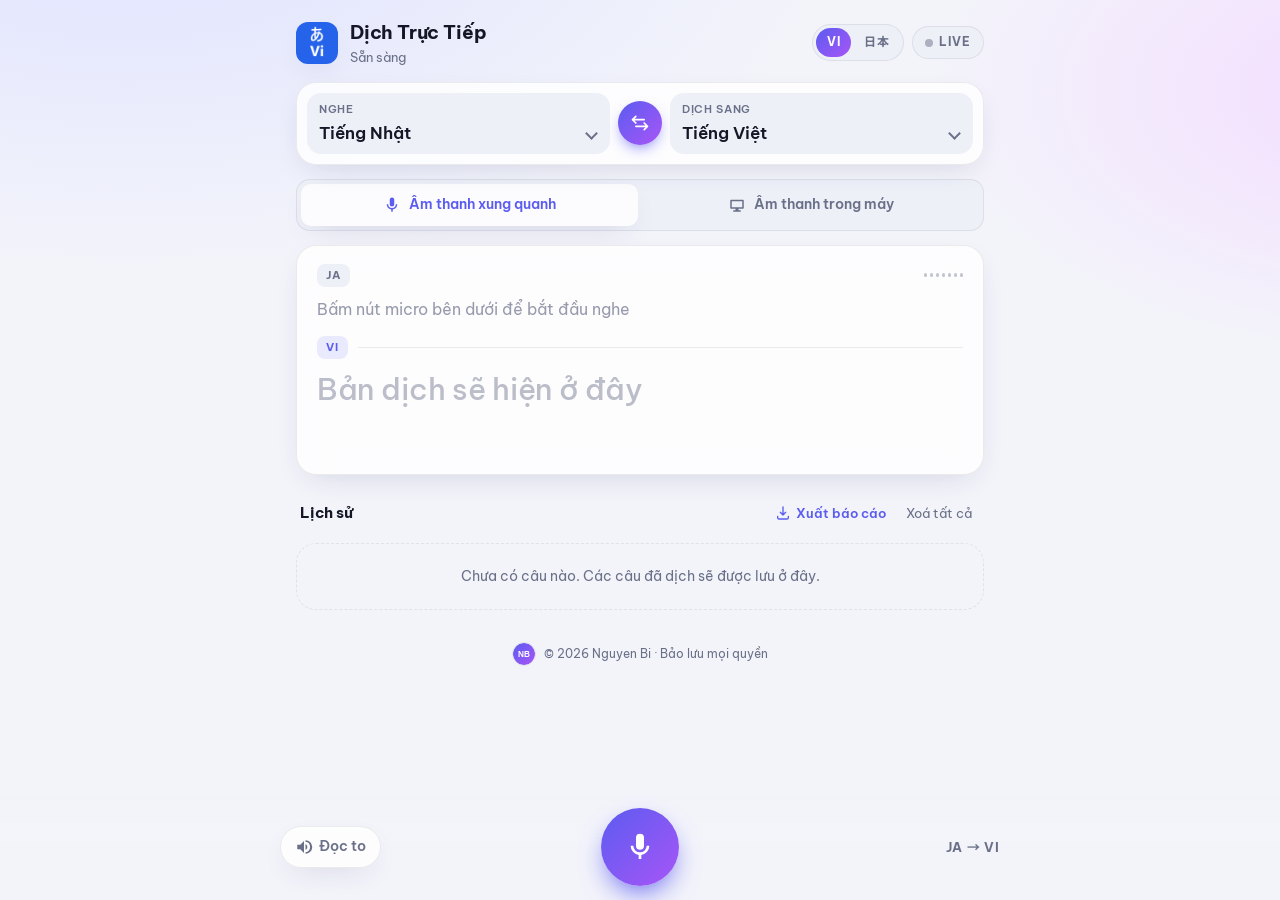
==== index.html @ ba96d36a "Live translate PWA: speech recognition + online translation, VI/JA UI, report export Co-Authored-By:" ====
<!doctype html>
<html lang="vi">
<head>
  <meta charset="utf-8">
  <meta name="viewport" content="width=device-width, initial-scale=1, viewport-fit=cover">
  <title>Dịch Trực Tiếp</title>
  <meta name="theme-color" content="#0d0f1a">
  <meta name="apple-mobile-web-app-capable" content="yes">
  <meta name="apple-mobile-web-app-status-bar-style" content="black-translucent">
  <link rel="manifest" href="manifest.webmanifest">
  <link rel="icon" href="icon-192.png">
  <link rel="apple-touch-icon" href="icon-192.png">
  <link rel="preconnect" href="https://fonts.googleapis.com">
  <link rel="preconnect" href="https://fonts.gstatic.com" crossorigin>
  <link rel="stylesheet" href="https://fonts.googleapis.com/css2?family=Be+Vietnam+Pro:wght@400;500;600;700&family=Noto+Sans+JP:wght@400;500&display=swap">
  <link rel="stylesheet" href="style.css">
</head>
<body>
  <div class="app">
    <header class="top">
      <div class="brand">
        <img class="logo" src="icon-192.png" alt="">
        <div>
          <h1 data-i18n="title">Dịch Trực Tiếp</h1>
          <p id="status" class="status" role="status">Sẵn sàng</p>
        </div>
      </div>
      <div class="top-right">
        <div class="ui-lang" id="uiLang" role="group" data-i18n-aria="uiLang" aria-label="Ngôn ngữ giao diện">
          <button type="button" data-ui="vi">VI</button>
          <button type="button" data-ui="ja">日本</button>
        </div>
        <span class="live-pill"><i></i><span>LIVE</span></span>
      </div>
    </header>

    <section class="card langs">
      <label class="lang">
        <span class="lang-k" data-i18n="listenLabel">Nghe</span>
        <select id="src" aria-label="Ngôn ngữ nghe"></select>
      </label>
      <button id="swap" class="swap" data-i18n-aria="swap" aria-label="Đổi chiều dịch">
        <svg viewBox="0 0 24 24" width="20" height="20" aria-hidden="true"><path fill="none" stroke="currentColor" stroke-width="2" stroke-linecap="round" stroke-linejoin="round" d="M7 4 3 8l4 4M3 8h14M17 20l4-4-4-4M21 16H7"/></svg>
      </button>
      <label class="lang">
        <span class="lang-k" data-i18n="toLabel">Dịch sang</span>
        <select id="dst" aria-label="Ngôn ngữ dịch"></select>
      </label>
    </section>

    <div class="seg" id="seg" role="group" data-i18n-aria="srcGroup" aria-label="Nguồn âm thanh">
      <button type="button" data-v="mic">
        <svg viewBox="0 0 24 24" width="18" height="18" aria-hidden="true"><path fill="currentColor" d="M12 14a3 3 0 0 0 3-3V5a3 3 0 0 0-6 0v6a3 3 0 0 0 3 3Zm5-3a5 5 0 0 1-10 0H5a7 7 0 0 0 6 6.92V21h2v-3.08A7 7 0 0 0 19 11h-2Z"/></svg>
        <span data-i18n="srcMic">Âm thanh xung quanh</span>
      </button>
      <button type="button" data-v="system">
        <svg viewBox="0 0 24 24" width="18" height="18" aria-hidden="true"><path fill="currentColor" d="M4 5h16a1 1 0 0 1 1 1v10a1 1 0 0 1-1 1h-6v2h3v2H7v-2h3v-2H4a1 1 0 0 1-1-1V6a1 1 0 0 1 1-1Zm1 2v8h14V7H5Z"/></svg>
        <span data-i18n="srcSys">Âm thanh trong máy</span>
      </button>
    </div>
    <select id="input" hidden>
      <option value="mic">mic</option>
      <option value="system">system</option>
    </select>

    <section id="live" class="card live" aria-live="polite">
      <div class="live-head">
        <span class="badge" id="srcCode">JA</span>
        <div class="wave" aria-hidden="true"><i></i><i></i><i></i><i></i><i></i><i></i><i></i></div>
      </div>
      <p id="liveSrc" class="live-src"></p>
      <div class="divider"><span class="badge accent" id="dstCode">VI</span></div>
      <p id="liveDst" class="live-dst"></p>
    </section>

    <div class="hist-head">
      <h2><span data-i18n="history">Lịch sử</span> <span id="count" class="count"></span></h2>
      <div class="hist-actions">
        <details class="export" id="export">
          <summary class="ghost accent">
            <svg viewBox="0 0 24 24" width="16" height="16" aria-hidden="true"><path fill="none" stroke="currentColor" stroke-width="2" stroke-linecap="round" stroke-linejoin="round" d="M12 3v12m0 0-4-4m4 4 4-4M4 17v2a2 2 0 0 0 2 2h12a2 2 0 0 0 2-2v-2"/></svg>
            <span data-i18n="export">Xuất báo cáo</span>
          </summary>
          <div class="menu">
            <button type="button" data-fmt="html" data-i18n="expHtml">Báo cáo (HTML / in PDF)</button>
            <button type="button" data-fmt="csv" data-i18n="expCsv">Excel (CSV)</button>
            <button type="button" data-fmt="txt" data-i18n="expTxt">Văn bản (TXT)</button>
          </div>
        </details>
        <button id="clear" class="ghost" data-i18n="clear">Xoá tất cả</button>
      </div>
    </div>
    <ol id="history" class="history"></ol>

    <div class="credit">
      <img id="authorLogo" class="author-logo" alt="">
      <span id="credit"></span>
    </div>
  </div>

  <footer class="dock">
    <div class="dock-inner">
      <label class="chip">
        <input type="checkbox" id="tts">
        <svg viewBox="0 0 24 24" width="18" height="18" aria-hidden="true"><path fill="currentColor" d="M3 9v6h4l5 5V4L7 9H3Zm13.5 3A4.5 4.5 0 0 0 14 8v8a4.5 4.5 0 0 0 2.5-4Zm-2.5-9v2.06a7 7 0 0 1 0 13.88V21a9 9 0 0 0 0-18Z"/></svg>
        <span data-i18n="tts">Đọc to</span>
      </label>
      <button id="mic" class="mic" data-i18n-aria="mic" aria-label="Bắt đầu / dừng nghe">
        <svg class="i-mic" viewBox="0 0 24 24" width="32" height="32" aria-hidden="true"><path fill="currentColor" d="M12 14a3 3 0 0 0 3-3V5a3 3 0 0 0-6 0v6a3 3 0 0 0 3 3Zm5-3a5 5 0 0 1-10 0H5a7 7 0 0 0 6 6.92V21h2v-3.08A7 7 0 0 0 19 11h-2Z"/></svg>
        <svg class="i-stop" viewBox="0 0 24 24" width="28" height="28" aria-hidden="true"><rect x="6" y="6" width="12" height="12" rx="2.5" fill="currentColor"/></svg>
      </button>
      <span class="pair" id="pair">JA → VI</span>
    </div>
  </footer>

  <script src="logo.js"></script>
  <script src="app.js"></script>
</body>
</html>
---- style.css ----
:root {
  --bg: #f3f4fa;
  --bg-glow: radial-gradient(1200px 600px at 10% -10%, #dfe3ff 0%, transparent 60%),
             radial-gradient(900px 500px at 110% 10%, #f3dcff 0%, transparent 55%);
  --surface: rgba(255, 255, 255, .82);
  --surface-2: #eef0f8;
  --text: #141726;
  --muted: #6a7088;
  --border: rgba(20, 23, 38, .08);
  --accent: #5b5cf0;
  --accent-2: #a855f7;
  --accent-soft: rgba(91, 92, 240, .12);
  --danger: #ef4462;
  --shadow: 0 10px 30px -12px rgba(30, 35, 90, .18);
  --radius: 20px;
}
@media (prefers-color-scheme: dark) {
  :root {
    --bg: #0d0f1a;
    --bg-glow: radial-gradient(1000px 600px at 0% -10%, rgba(91, 92, 240, .28) 0%, transparent 60%),
               radial-gradient(800px 500px at 110% 0%, rgba(168, 85, 247, .18) 0%, transparent 55%);
    --surface: rgba(26, 29, 46, .78);
    --surface-2: #22263a;
    --text: #eef0fa;
    --muted: #949ab4;
    --border: rgba(255, 255, 255, .07);
    --accent: #8b8cff;
    --accent-2: #c084fc;
    --accent-soft: rgba(139, 140, 255, .14);
    --danger: #ff5c7a;
    --shadow: 0 14px 40px -16px rgba(0, 0, 0, .6);
  }
}

* { box-sizing: border-box; }
html { -webkit-text-size-adjust: 100%; }
body {
  margin: 0; min-height: 100vh;
  background: var(--bg-glow), var(--bg); background-attachment: fixed;
  color: var(--text);
  font: 16px/1.55 "Be Vietnam Pro", "Noto Sans JP", system-ui, -apple-system, "Segoe UI", sans-serif;
  -webkit-font-smoothing: antialiased;
}
button, select, input { font: inherit; color: inherit; }
button { cursor: pointer; -webkit-tap-highlight-color: transparent; }

.app {
  max-width: 720px; margin: 0 auto;
  padding: calc(env(safe-area-inset-top) + 18px) 16px 140px;
  display: flex; flex-direction: column; gap: 14px;
}
.card {
  background: var(--surface); border: 1px solid var(--border); border-radius: var(--radius);
  box-shadow: var(--shadow); backdrop-filter: blur(14px); -webkit-backdrop-filter: blur(14px);
}

/* Header */
.top { display: flex; align-items: center; justify-content: space-between; gap: 12px; }
.brand { display: flex; align-items: center; gap: 12px; min-width: 0; }
.logo { width: 42px; height: 42px; border-radius: 12px; box-shadow: var(--shadow); }
h1 { margin: 0; font-size: 19px; font-weight: 700; letter-spacing: -.01em; }
.status { margin: 0; font-size: 13px; color: var(--muted); overflow: hidden; text-overflow: ellipsis; }
.top-right { display: flex; align-items: center; gap: 8px; flex-shrink: 0; }
.ui-lang {
  display: inline-flex; padding: 3px; border-radius: 99px; gap: 2px;
  background: var(--surface-2); border: 1px solid var(--border);
}
.ui-lang button {
  border: 0; background: transparent; color: var(--muted); padding: 5px 11px; border-radius: 99px;
  font-size: 12px; font-weight: 700; letter-spacing: .04em; transition: .2s;
}
.ui-lang button[aria-pressed="true"] { color: #fff; background: linear-gradient(135deg, var(--accent), var(--accent-2)); }
.live-pill {
  display: inline-flex; align-items: center; gap: 6px; padding: 6px 12px; border-radius: 99px;
  font-size: 12px; font-weight: 700; letter-spacing: .08em; color: var(--muted);
  background: var(--surface-2); border: 1px solid var(--border); transition: .25s;
}
.live-pill i { width: 8px; height: 8px; border-radius: 50%; background: currentColor; opacity: .5; }
.listening .live-pill { color: #fff; background: var(--danger); border-color: transparent; }
.listening .live-pill i { opacity: 1; animation: blink 1.2s infinite; }
@keyframes blink { 50% { opacity: .25; } }

/* Languages */
.langs { display: grid; grid-template-columns: 1fr auto 1fr; align-items: center; gap: 8px; padding: 10px; }
.lang {
  display: flex; flex-direction: column; gap: 2px; padding: 8px 12px; border-radius: 14px;
  background: var(--surface-2); min-width: 0; position: relative;
}
.lang-k { font-size: 11px; font-weight: 600; text-transform: uppercase; letter-spacing: .06em; color: var(--muted); }
.lang select {
  appearance: none; -webkit-appearance: none; border: 0; background: transparent; padding: 0 18px 0 0;
  font-size: 17px; font-weight: 600; width: 100%; outline: none; cursor: pointer;
}
.lang::after {
  content: ""; position: absolute; right: 14px; bottom: 16px; width: 7px; height: 7px;
  border-right: 2px solid var(--muted); border-bottom: 2px solid var(--muted); transform: rotate(45deg);
  pointer-events: none;
}
.lang select option { background: var(--surface-2); color: var(--text); }
.swap {
  width: 44px; height: 44px; border-radius: 50%; border: 0; display: grid; place-items: center;
  color: #fff; background: linear-gradient(135deg, var(--accent), var(--accent-2));
  box-shadow: 0 6px 16px -6px var(--accent); transition: transform .35s;
}
.swap:hover { transform: rotate(180deg); }

/* Source segmented control */
.seg {
  display: grid; grid-template-columns: 1fr 1fr; gap: 4px; padding: 4px; border-radius: 14px;
  background: var(--surface-2); border: 1px solid var(--border);
}
.seg.single { grid-template-columns: 1fr; }
.seg button {
  display: flex; align-items: center; justify-content: center; gap: 8px; padding: 10px 8px;
  border: 0; border-radius: 10px; background: transparent; color: var(--muted);
  font-size: 14px; font-weight: 600; transition: .2s;
}
.seg button[aria-pressed="true"] { background: var(--surface); color: var(--accent); box-shadow: var(--shadow); }

/* Live caption */
.live { padding: 18px 20px 22px; min-height: 230px; display: flex; flex-direction: column; }
.live-head { display: flex; align-items: center; justify-content: space-between; margin-bottom: 10px; }
.badge {
  font-size: 11px; font-weight: 700; letter-spacing: .08em; padding: 3px 9px; border-radius: 8px;
  background: var(--surface-2); color: var(--muted);
}
.badge.accent { background: var(--accent-soft); color: var(--accent); }
.live-src { margin: 0; color: var(--muted); font-size: 16px; min-height: 1.55em; }
.live-src:empty::before { content: attr(data-ph); opacity: .7; }
.listening .live-src:empty::before { content: attr(data-ph-listen); }
.divider { display: flex; align-items: center; gap: 10px; margin: 14px 0 10px; }
.divider::after { content: ""; flex: 1; height: 1px; background: var(--border); }
.live-dst { margin: 0; font-size: clamp(22px, 5.2vw, 30px); font-weight: 600; line-height: 1.35; letter-spacing: -.01em; }
.live-dst:empty::before { content: attr(data-ph); color: var(--muted); opacity: .45; font-weight: 500; }

/* Sound wave */
.wave { display: flex; align-items: center; gap: 3px; height: 22px; }
.wave i {
  width: 3px; height: 4px; border-radius: 3px; background: var(--muted); opacity: .4;
  transition: height .2s, background .2s, opacity .2s;
}
.listening .wave i { background: linear-gradient(var(--accent), var(--accent-2)); opacity: 1; animation: wave 1.1s ease-in-out infinite; }
.listening .wave i:nth-child(2) { animation-delay: -.9s; }
.listening .wave i:nth-child(3) { animation-delay: -.7s; }
.listening .wave i:nth-child(4) { animation-delay: -.5s; }
.listening .wave i:nth-child(5) { animation-delay: -.3s; }
.listening .wave i:nth-child(6) { animation-delay: -.6s; }
.listening .wave i:nth-child(7) { animation-delay: -.2s; }
@keyframes wave { 0%, 100% { height: 4px; } 50% { height: 10px; } }
.hearing .wave i { animation-name: wave-hi; animation-duration: .6s; }
@keyframes wave-hi { 0%, 100% { height: 5px; } 50% { height: 22px; } }

/* History */
.hist-head { display: flex; align-items: center; justify-content: space-between; margin-top: 8px; padding: 0 4px; }
h2 { margin: 0; font-size: 15px; font-weight: 700; }
.count { color: var(--muted); font-weight: 500; }
.ghost { border: 0; background: none; color: var(--muted); font-size: 13px; padding: 6px 8px; border-radius: 8px; }
.ghost:hover { background: var(--surface-2); color: var(--danger); }
.hist-actions { display: flex; align-items: center; gap: 4px; }
.ghost.accent { color: var(--accent); font-weight: 600; }
.export { position: relative; }
.export summary { list-style: none; display: inline-flex; align-items: center; gap: 5px; cursor: pointer; user-select: none; }
.export summary::-webkit-details-marker { display: none; }
.export .menu {
  position: absolute; right: 0; top: calc(100% + 6px); z-index: 20; min-width: 220px; padding: 6px;
  background: var(--surface-2); border: 1px solid var(--border); border-radius: 14px; box-shadow: var(--shadow);
  display: flex; flex-direction: column;
}
.export .menu button {
  border: 0; background: none; text-align: left; padding: 10px 12px; border-radius: 10px; font-size: 14px;
}
.export .menu button:hover { background: var(--accent-soft); color: var(--accent); }
.credit {
  display: flex; align-items: center; justify-content: center; gap: 8px; margin-top: 18px;
  font-size: 12px; color: var(--muted);
}
.author-logo { width: 24px; height: 24px; border-radius: 50%; object-fit: cover; border: 1px solid var(--border); }
.history { list-style: none; margin: 0; padding: 0; display: flex; flex-direction: column; gap: 10px; }
.history:empty::before {
  content: attr(data-empty);
  display: block; padding: 22px; text-align: center; font-size: 14px; color: var(--muted);
  border: 1.5px dashed var(--border); border-radius: var(--radius);
}
.history li {
  background: var(--surface); border: 1px solid var(--border); border-radius: 16px; padding: 12px 14px;
  animation: in .35s ease-out;
}
@keyframes in { from { opacity: 0; transform: translateY(-6px); } }
.h-meta { display: flex; align-items: center; justify-content: space-between; margin-bottom: 4px; }
.h-meta time { font-size: 12px; color: var(--muted); font-variant-numeric: tabular-nums; }
.copy { border: 0; background: var(--surface-2); color: var(--muted); font-size: 12px; padding: 3px 10px; border-radius: 8px; }
.copy:hover { color: var(--accent); }
.history .o { margin: 0; color: var(--muted); font-size: 14px; }
.history .t { margin: 2px 0 0; font-size: 17px; font-weight: 500; }

/* Dock */
.dock {
  position: fixed; left: 0; right: 0; bottom: 0; z-index: 10;
  padding: 12px 16px calc(env(safe-area-inset-bottom) + 14px);
  background: linear-gradient(to top, var(--bg) 55%, transparent);
}
.dock-inner { max-width: 720px; margin: 0 auto; display: grid; grid-template-columns: 1fr auto 1fr; align-items: center; }
.chip {
  justify-self: start; display: inline-flex; align-items: center; gap: 6px; padding: 9px 14px; border-radius: 99px;
  background: var(--surface); border: 1px solid var(--border); box-shadow: var(--shadow);
  font-size: 14px; font-weight: 600; color: var(--muted); cursor: pointer; user-select: none; transition: .2s;
}
.chip input { position: absolute; opacity: 0; pointer-events: none; }
.chip:has(input:checked) { color: var(--accent); background: var(--accent-soft); border-color: transparent; }
.chip:has(input:focus-visible) { outline: 2px solid var(--accent); outline-offset: 2px; }
.pair { justify-self: end; font-size: 13px; font-weight: 700; letter-spacing: .06em; color: var(--muted); }

.mic {
  position: relative; width: 78px; height: 78px; border-radius: 50%; border: 0; color: #fff;
  display: grid; place-items: center;
  background: linear-gradient(135deg, var(--accent), var(--accent-2));
  box-shadow: 0 12px 28px -8px var(--accent); transition: transform .15s, background .3s;
}
.mic:active { transform: scale(.94); }
.mic .i-stop { display: none; }
.listening .mic { background: linear-gradient(135deg, #ff5c7a, #f43f5e); box-shadow: 0 12px 28px -8px #f43f5e; }
.listening .mic .i-mic { display: none; }
.listening .mic .i-stop { display: block; }
.mic::before, .mic::after {
  content: ""; position: absolute; inset: 0; border-radius: 50%; border: 2px solid #f43f5e; opacity: 0; pointer-events: none;
}
.listening .mic::before { animation: ring 1.8s ease-out infinite; }
.listening .mic::after { animation: ring 1.8s ease-out .9s infinite; }
@keyframes ring { from { transform: scale(1); opacity: .6; } to { transform: scale(1.7); opacity: 0; } }

@media (max-width: 420px) {
  .live-pill { padding: 8px; }
  .live-pill > span { display: none; }
  .logo { width: 38px; height: 38px; }
  .langs { gap: 6px; padding: 8px; }
  .lang { padding: 8px 10px; }
  .lang select { font-size: 15px; padding-right: 14px; }
  .lang::after { right: 10px; }
  .swap { width: 38px; height: 38px; }
  .seg button { font-size: 13px; gap: 6px; }
  .chip span { display: none; }
}
@media (prefers-reduced-motion: reduce) {
  *, *::before, *::after { animation: none !important; transition: none !important; }
}
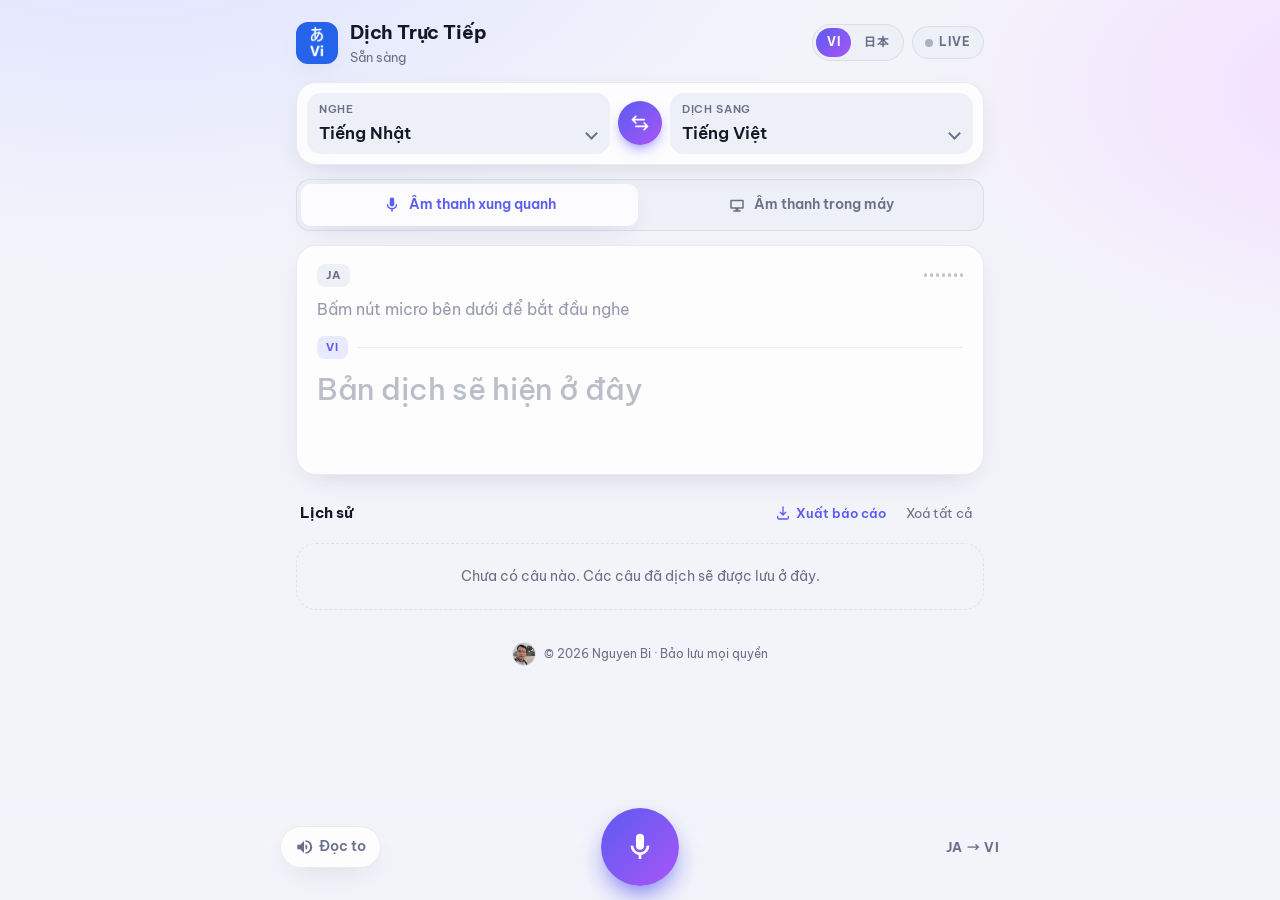
==== commit 563b2ab5: "Restructure source for review: assets/ and scripts/ folders, split app.js into modules - assets/css," ====
--- a/index.html
+++ b/index.html
@@ -8,18 +8,18 @@
   <meta name="apple-mobile-web-app-capable" content="yes">
   <meta name="apple-mobile-web-app-status-bar-style" content="black-translucent">
   <link rel="manifest" href="manifest.webmanifest">
-  <link rel="icon" href="icon-192.png">
-  <link rel="apple-touch-icon" href="icon-192.png">
+  <link rel="icon" href="assets/icons/icon-192.png">
+  <link rel="apple-touch-icon" href="assets/icons/icon-192.png">
   <link rel="preconnect" href="https://fonts.googleapis.com">
   <link rel="preconnect" href="https://fonts.gstatic.com" crossorigin>
   <link rel="stylesheet" href="https://fonts.googleapis.com/css2?family=Be+Vietnam+Pro:wght@400;500;600;700&family=Noto+Sans+JP:wght@400;500&display=swap">
-  <link rel="stylesheet" href="style.css">
+  <link rel="stylesheet" href="assets/css/style.css">
 </head>
 <body>
   <div class="app">
     <header class="top">
       <div class="brand">
-        <img class="logo" src="icon-192.png" alt="">
+        <img class="logo" src="assets/icons/icon-192.png" alt="">
         <div>
           <h1 data-i18n="title">Dịch Trực Tiếp</h1>
           <p id="status" class="status" role="status">Sẵn sàng</p>
@@ -113,7 +113,10 @@
     </div>
   </footer>
 
-  <script src="logo.js"></script>
-  <script src="app.js"></script>
+  <script src="assets/js/logo.js"></script>
+  <script src="assets/js/config.js"></script>
+  <script src="assets/js/i18n.js"></script>
+  <script src="assets/js/app.js"></script>
+  <script src="assets/js/report.js"></script>
 </body>
 </html>
--- a/assets/css/style.css
+++ b/assets/css/style.css
@@ -0,0 +1,245 @@
+:root {
+  --bg: #f3f4fa;
+  --bg-glow: radial-gradient(1200px 600px at 10% -10%, #dfe3ff 0%, transparent 60%),
+             radial-gradient(900px 500px at 110% 10%, #f3dcff 0%, transparent 55%);
+  --surface: rgba(255, 255, 255, .82);
+  --surface-2: #eef0f8;
+  --text: #141726;
+  --muted: #6a7088;
+  --border: rgba(20, 23, 38, .08);
+  --accent: #5b5cf0;
+  --accent-2: #a855f7;
+  --accent-soft: rgba(91, 92, 240, .12);
+  --danger: #ef4462;
+  --shadow: 0 10px 30px -12px rgba(30, 35, 90, .18);
+  --radius: 20px;
+}
+@media (prefers-color-scheme: dark) {
+  :root {
+    --bg: #0d0f1a;
+    --bg-glow: radial-gradient(1000px 600px at 0% -10%, rgba(91, 92, 240, .28) 0%, transparent 60%),
+               radial-gradient(800px 500px at 110% 0%, rgba(168, 85, 247, .18) 0%, transparent 55%);
+    --surface: rgba(26, 29, 46, .78);
+    --surface-2: #22263a;
+    --text: #eef0fa;
+    --muted: #949ab4;
+    --border: rgba(255, 255, 255, .07);
+    --accent: #8b8cff;
+    --accent-2: #c084fc;
+    --accent-soft: rgba(139, 140, 255, .14);
+    --danger: #ff5c7a;
+    --shadow: 0 14px 40px -16px rgba(0, 0, 0, .6);
+  }
+}
+
+* { box-sizing: border-box; }
+html { -webkit-text-size-adjust: 100%; }
+body {
+  margin: 0; min-height: 100vh;
+  background: var(--bg-glow), var(--bg); background-attachment: fixed;
+  color: var(--text);
+  font: 16px/1.55 "Be Vietnam Pro", "Noto Sans JP", system-ui, -apple-system, "Segoe UI", sans-serif;
+  -webkit-font-smoothing: antialiased;
+}
+button, select, input { font: inherit; color: inherit; }
+button { cursor: pointer; -webkit-tap-highlight-color: transparent; }
+
+.app {
+  max-width: 720px; margin: 0 auto;
+  padding: calc(env(safe-area-inset-top) + 18px) 16px 140px;
+  display: flex; flex-direction: column; gap: 14px;
+}
+.card {
+  background: var(--surface); border: 1px solid var(--border); border-radius: var(--radius);
+  box-shadow: var(--shadow); backdrop-filter: blur(14px); -webkit-backdrop-filter: blur(14px);
+}
+
+/* Header */
+.top { display: flex; align-items: center; justify-content: space-between; gap: 12px; }
+.brand { display: flex; align-items: center; gap: 12px; min-width: 0; }
+.logo { width: 42px; height: 42px; border-radius: 12px; box-shadow: var(--shadow); }
+h1 { margin: 0; font-size: 19px; font-weight: 700; letter-spacing: -.01em; }
+.status { margin: 0; font-size: 13px; color: var(--muted); overflow: hidden; text-overflow: ellipsis; }
+.top-right { display: flex; align-items: center; gap: 8px; flex-shrink: 0; }
+.ui-lang {
+  display: inline-flex; padding: 3px; border-radius: 99px; gap: 2px;
+  background: var(--surface-2); border: 1px solid var(--border);
+}
+.ui-lang button {
+  border: 0; background: transparent; color: var(--muted); padding: 5px 11px; border-radius: 99px;
+  font-size: 12px; font-weight: 700; letter-spacing: .04em; transition: .2s;
+}
+.ui-lang button[aria-pressed="true"] { color: #fff; background: linear-gradient(135deg, var(--accent), var(--accent-2)); }
+.live-pill {
+  display: inline-flex; align-items: center; gap: 6px; padding: 6px 12px; border-radius: 99px;
+  font-size: 12px; font-weight: 700; letter-spacing: .08em; color: var(--muted);
+  background: var(--surface-2); border: 1px solid var(--border); transition: .25s;
+}
+.live-pill i { width: 8px; height: 8px; border-radius: 50%; background: currentColor; opacity: .5; }
+.listening .live-pill { color: #fff; background: var(--danger); border-color: transparent; }
+.listening .live-pill i { opacity: 1; animation: blink 1.2s infinite; }
+@keyframes blink { 50% { opacity: .25; } }
+
+/* Languages */
+.langs { display: grid; grid-template-columns: 1fr auto 1fr; align-items: center; gap: 8px; padding: 10px; }
+.lang {
+  display: flex; flex-direction: column; gap: 2px; padding: 8px 12px; border-radius: 14px;
+  background: var(--surface-2); min-width: 0; position: relative;
+}
+.lang-k { font-size: 11px; font-weight: 600; text-transform: uppercase; letter-spacing: .06em; color: var(--muted); }
+.lang select {
+  appearance: none; -webkit-appearance: none; border: 0; background: transparent; padding: 0 18px 0 0;
+  font-size: 17px; font-weight: 600; width: 100%; outline: none; cursor: pointer;
+}
+.lang::after {
+  content: ""; position: absolute; right: 14px; bottom: 16px; width: 7px; height: 7px;
+  border-right: 2px solid var(--muted); border-bottom: 2px solid var(--muted); transform: rotate(45deg);
+  pointer-events: none;
+}
+.lang select option { background: var(--surface-2); color: var(--text); }
+.swap {
+  width: 44px; height: 44px; border-radius: 50%; border: 0; display: grid; place-items: center;
+  color: #fff; background: linear-gradient(135deg, var(--accent), var(--accent-2));
+  box-shadow: 0 6px 16px -6px var(--accent); transition: transform .35s;
+}
+.swap:hover { transform: rotate(180deg); }
+
+/* Source segmented control */
+.seg {
+  display: grid; grid-template-columns: 1fr 1fr; gap: 4px; padding: 4px; border-radius: 14px;
+  background: var(--surface-2); border: 1px solid var(--border);
+}
+.seg.single { grid-template-columns: 1fr; }
+.seg button {
+  display: flex; align-items: center; justify-content: center; gap: 8px; padding: 10px 8px;
+  border: 0; border-radius: 10px; background: transparent; color: var(--muted);
+  font-size: 14px; font-weight: 600; transition: .2s;
+}
+.seg button[aria-pressed="true"] { background: var(--surface); color: var(--accent); box-shadow: var(--shadow); }
+
+/* Live caption */
+.live { padding: 18px 20px 22px; min-height: 230px; display: flex; flex-direction: column; }
+.live-head { display: flex; align-items: center; justify-content: space-between; margin-bottom: 10px; }
+.badge {
+  font-size: 11px; font-weight: 700; letter-spacing: .08em; padding: 3px 9px; border-radius: 8px;
+  background: var(--surface-2); color: var(--muted);
+}
+.badge.accent { background: var(--accent-soft); color: var(--accent); }
+.live-src { margin: 0; color: var(--muted); font-size: 16px; min-height: 1.55em; }
+.live-src:empty::before { content: attr(data-ph); opacity: .7; }
+.listening .live-src:empty::before { content: attr(data-ph-listen); }
+.divider { display: flex; align-items: center; gap: 10px; margin: 14px 0 10px; }
+.divider::after { content: ""; flex: 1; height: 1px; background: var(--border); }
+.live-dst { margin: 0; font-size: clamp(22px, 5.2vw, 30px); font-weight: 600; line-height: 1.35; letter-spacing: -.01em; }
+.live-dst:empty::before { content: attr(data-ph); color: var(--muted); opacity: .45; font-weight: 500; }
+
+/* Sound wave */
+.wave { display: flex; align-items: center; gap: 3px; height: 22px; }
+.wave i {
+  width: 3px; height: 4px; border-radius: 3px; background: var(--muted); opacity: .4;
+  transition: height .2s, background .2s, opacity .2s;
+}
+.listening .wave i { background: linear-gradient(var(--accent), var(--accent-2)); opacity: 1; animation: wave 1.1s ease-in-out infinite; }
+.listening .wave i:nth-child(2) { animation-delay: -.9s; }
+.listening .wave i:nth-child(3) { animation-delay: -.7s; }
+.listening .wave i:nth-child(4) { animation-delay: -.5s; }
+.listening .wave i:nth-child(5) { animation-delay: -.3s; }
+.listening .wave i:nth-child(6) { animation-delay: -.6s; }
+.listening .wave i:nth-child(7) { animation-delay: -.2s; }
+@keyframes wave { 0%, 100% { height: 4px; } 50% { height: 10px; } }
+.hearing .wave i { animation-name: wave-hi; animation-duration: .6s; }
+@keyframes wave-hi { 0%, 100% { height: 5px; } 50% { height: 22px; } }
+
+/* History */
+.hist-head { display: flex; align-items: center; justify-content: space-between; margin-top: 8px; padding: 0 4px; }
+h2 { margin: 0; font-size: 15px; font-weight: 700; }
+.count { color: var(--muted); font-weight: 500; }
+.ghost { border: 0; background: none; color: var(--muted); font-size: 13px; padding: 6px 8px; border-radius: 8px; }
+.ghost:hover { background: var(--surface-2); color: var(--danger); }
+.hist-actions { display: flex; align-items: center; gap: 4px; }
+.ghost.accent { color: var(--accent); font-weight: 600; }
+.export { position: relative; }
+.export summary { list-style: none; display: inline-flex; align-items: center; gap: 5px; cursor: pointer; user-select: none; }
+.export summary::-webkit-details-marker { display: none; }
+.export .menu {
+  position: absolute; right: 0; top: calc(100% + 6px); z-index: 20; min-width: 220px; padding: 6px;
+  background: var(--surface-2); border: 1px solid var(--border); border-radius: 14px; box-shadow: var(--shadow);
+  display: flex; flex-direction: column;
+}
+.export .menu button {
+  border: 0; background: none; text-align: left; padding: 10px 12px; border-radius: 10px; font-size: 14px;
+}
+.export .menu button:hover { background: var(--accent-soft); color: var(--accent); }
+.credit {
+  display: flex; align-items: center; justify-content: center; gap: 8px; margin-top: 18px;
+  font-size: 12px; color: var(--muted);
+}
+.author-logo { width: 24px; height: 24px; border-radius: 50%; object-fit: cover; border: 1px solid var(--border); }
+.history { list-style: none; margin: 0; padding: 0; display: flex; flex-direction: column; gap: 10px; }
+.history:empty::before {
+  content: attr(data-empty);
+  display: block; padding: 22px; text-align: center; font-size: 14px; color: var(--muted);
+  border: 1.5px dashed var(--border); border-radius: var(--radius);
+}
+.history li {
+  background: var(--surface); border: 1px solid var(--border); border-radius: 16px; padding: 12px 14px;
+  animation: in .35s ease-out;
+}
+@keyframes in { from { opacity: 0; transform: translateY(-6px); } }
+.h-meta { display: flex; align-items: center; justify-content: space-between; margin-bottom: 4px; }
+.h-meta time { font-size: 12px; color: var(--muted); font-variant-numeric: tabular-nums; }
+.copy { border: 0; background: var(--surface-2); color: var(--muted); font-size: 12px; padding: 3px 10px; border-radius: 8px; }
+.copy:hover { color: var(--accent); }
+.history .o { margin: 0; color: var(--muted); font-size: 14px; }
+.history .t { margin: 2px 0 0; font-size: 17px; font-weight: 500; }
+
+/* Dock */
+.dock {
+  position: fixed; left: 0; right: 0; bottom: 0; z-index: 10;
+  padding: 12px 16px calc(env(safe-area-inset-bottom) + 14px);
+  background: linear-gradient(to top, var(--bg) 55%, transparent);
+}
+.dock-inner { max-width: 720px; margin: 0 auto; display: grid; grid-template-columns: 1fr auto 1fr; align-items: center; }
+.chip {
+  justify-self: start; display: inline-flex; align-items: center; gap: 6px; padding: 9px 14px; border-radius: 99px;
+  background: var(--surface); border: 1px solid var(--border); box-shadow: var(--shadow);
+  font-size: 14px; font-weight: 600; color: var(--muted); cursor: pointer; user-select: none; transition: .2s;
+}
+.chip input { position: absolute; opacity: 0; pointer-events: none; }
+.chip:has(input:checked) { color: var(--accent); background: var(--accent-soft); border-color: transparent; }
+.chip:has(input:focus-visible) { outline: 2px solid var(--accent); outline-offset: 2px; }
+.pair { justify-self: end; font-size: 13px; font-weight: 700; letter-spacing: .06em; color: var(--muted); }
+
+.mic {
+  position: relative; width: 78px; height: 78px; border-radius: 50%; border: 0; color: #fff;
+  display: grid; place-items: center;
+  background: linear-gradient(135deg, var(--accent), var(--accent-2));
+  box-shadow: 0 12px 28px -8px var(--accent); transition: transform .15s, background .3s;
+}
+.mic:active { transform: scale(.94); }
+.mic .i-stop { display: none; }
+.listening .mic { background: linear-gradient(135deg, #ff5c7a, #f43f5e); box-shadow: 0 12px 28px -8px #f43f5e; }
+.listening .mic .i-mic { display: none; }
+.listening .mic .i-stop { display: block; }
+.mic::before, .mic::after {
+  content: ""; position: absolute; inset: 0; border-radius: 50%; border: 2px solid #f43f5e; opacity: 0; pointer-events: none;
+}
+.listening .mic::before { animation: ring 1.8s ease-out infinite; }
+.listening .mic::after { animation: ring 1.8s ease-out .9s infinite; }
+@keyframes ring { from { transform: scale(1); opacity: .6; } to { transform: scale(1.7); opacity: 0; } }
+
+@media (max-width: 420px) {
+  .live-pill { padding: 8px; }
+  .live-pill > span { display: none; }
+  .logo { width: 38px; height: 38px; }
+  .langs { gap: 6px; padding: 8px; }
+  .lang { padding: 8px 10px; }
+  .lang select { font-size: 15px; padding-right: 14px; }
+  .lang::after { right: 10px; }
+  .swap { width: 38px; height: 38px; }
+  .seg button { font-size: 13px; gap: 6px; }
+  .chip span { display: none; }
+}
+@media (prefers-reduced-motion: reduce) {
+  *, *::before, *::after { animation: none !important; transition: none !important; }
+}
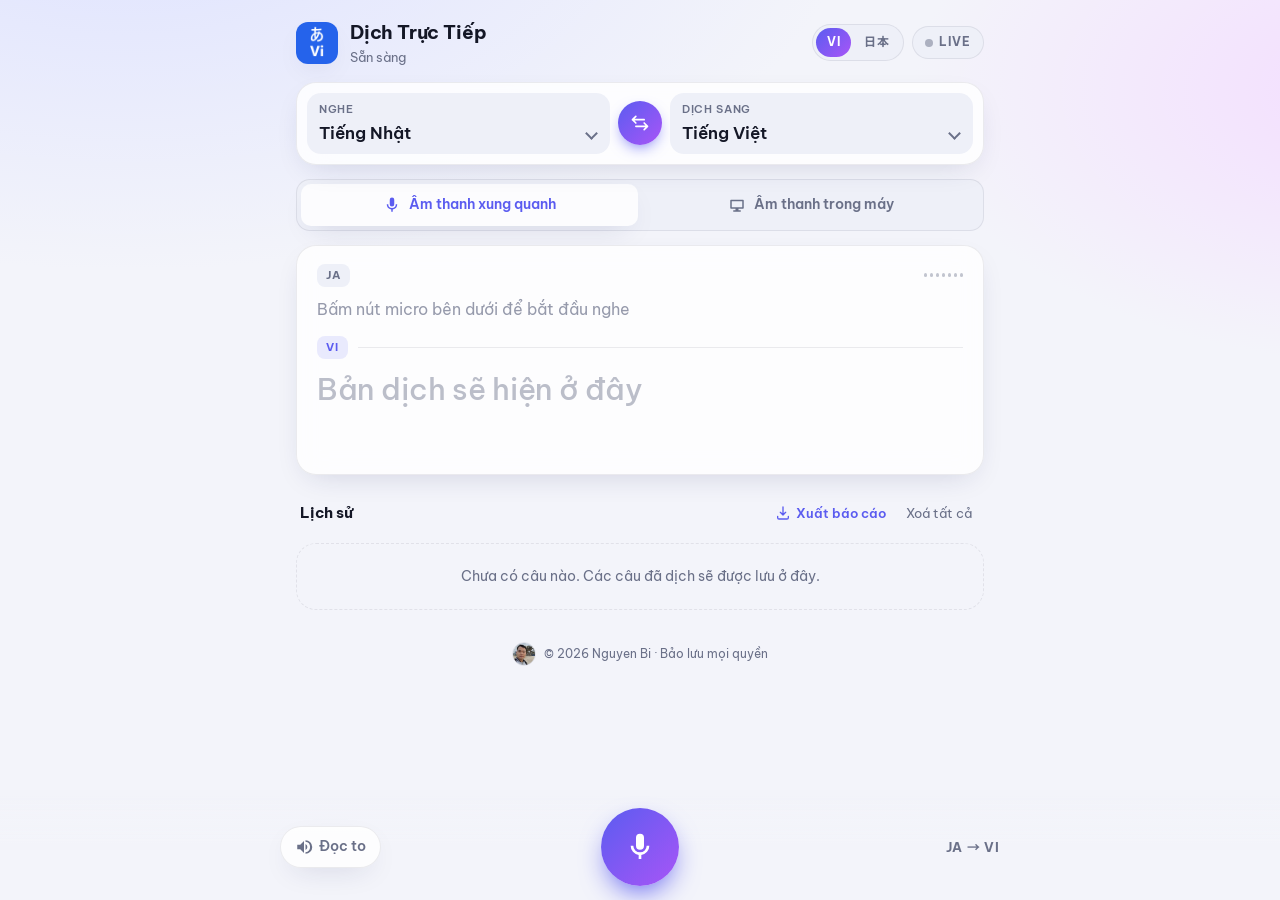
==== commit 4f0186e9: "Add AI report: summary, decisions, action items and glossary Uses Claude with the user's own Anthrop" ====
--- a/index.html
+++ b/index.html
@@ -85,6 +85,9 @@
             <button type="button" data-fmt="html" data-i18n="expHtml">Báo cáo (HTML / in PDF)</button>
             <button type="button" data-fmt="csv" data-i18n="expCsv">Excel (CSV)</button>
             <button type="button" data-fmt="txt" data-i18n="expTxt">Văn bản (TXT)</button>
+            <hr>
+            <button type="button" id="aiRun" class="ai-item" data-i18n="expAi">✨ Báo cáo AI (tóm tắt)</button>
+            <button type="button" id="aiSet" data-i18n="aiSettings">Cài đặt AI…</button>
           </div>
         </details>
         <button id="clear" class="ghost" data-i18n="clear">Xoá tất cả</button>
@@ -113,10 +116,37 @@
     </div>
   </footer>
 
+  <dialog id="aiDlg" class="dlg">
+    <form method="dialog">
+      <h3 data-i18n="dTitle">Cài đặt báo cáo AI</h3>
+      <p class="dlg-desc" data-i18n="dDesc"></p>
+      <label class="field">
+        <span data-i18n="dKey">Anthropic API key</span>
+        <input id="aiKey" type="password" autocomplete="off" spellcheck="false" placeholder="sk-ant-…">
+      </label>
+      <label class="field">
+        <span data-i18n="dModel">Model</span>
+        <select id="aiModel">
+          <option value="claude-opus-5-5">Claude Opus 5.5</option>
+          <option value="claude-sonnet-5-5">Claude Sonnet 5.5</option>
+          <option value="claude-haiku-5-5">Claude Haiku 5.5</option>
+        </select>
+      </label>
+      <p id="aiChrome" class="dlg-note"></p>
+      <div class="dlg-actions">
+        <button type="button" id="aiRemove" class="ghost" data-i18n="dRemove">Xoá key</button>
+        <span></span>
+        <button type="button" id="aiClose" class="ghost" data-i18n="dClose">Đóng</button>
+        <button value="save" class="primary" data-i18n="dSave">Lưu</button>
+      </div>
+    </form>
+  </dialog>
+
   <script src="assets/js/logo.js"></script>
   <script src="assets/js/config.js"></script>
   <script src="assets/js/i18n.js"></script>
   <script src="assets/js/app.js"></script>
   <script src="assets/js/report.js"></script>
+  <script src="assets/js/ai-report.js"></script>
 </body>
 </html>
--- a/assets/css/style.css
+++ b/assets/css/style.css
@@ -170,6 +170,28 @@
   border: 0; background: none; text-align: left; padding: 10px 12px; border-radius: 10px; font-size: 14px;
 }
 .export .menu button:hover { background: var(--accent-soft); color: var(--accent); }
+.export .menu hr { width: 100%; margin: 4px 0; border: 0; border-top: 1px solid var(--border); }
+.export .menu .ai-item { color: var(--accent); font-weight: 600; }
+
+/* AI settings dialog */
+.dlg {
+  width: min(440px, calc(100vw - 32px)); padding: 22px; border: 1px solid var(--border); border-radius: var(--radius);
+  background: var(--bg); color: var(--text); box-shadow: var(--shadow);
+}
+.dlg::backdrop { background: rgba(10, 12, 24, .45); backdrop-filter: blur(3px); }
+.dlg h3 { margin: 0 0 6px; font-size: 18px; }
+.dlg-desc, .dlg-note { margin: 0 0 14px; font-size: 13px; color: var(--muted); }
+.field { display: flex; flex-direction: column; gap: 4px; margin-bottom: 12px; font-size: 13px; font-weight: 600; color: var(--muted); }
+.field input, .field select {
+  padding: 10px 12px; border: 1px solid var(--border); border-radius: 12px; background: var(--surface-2); font-size: 15px; font-weight: 400;
+}
+.field input:focus, .field select:focus { outline: 2px solid var(--accent); outline-offset: 1px; }
+.dlg-actions { display: flex; align-items: center; gap: 6px; }
+.dlg-actions span { flex: 1; }
+.primary {
+  border: 0; border-radius: 99px; padding: 9px 20px; font-weight: 600; color: #fff;
+  background: linear-gradient(135deg, var(--accent), var(--accent-2));
+}
 .credit {
   display: flex; align-items: center; justify-content: center; gap: 8px; margin-top: 18px;
   font-size: 12px; color: var(--muted);
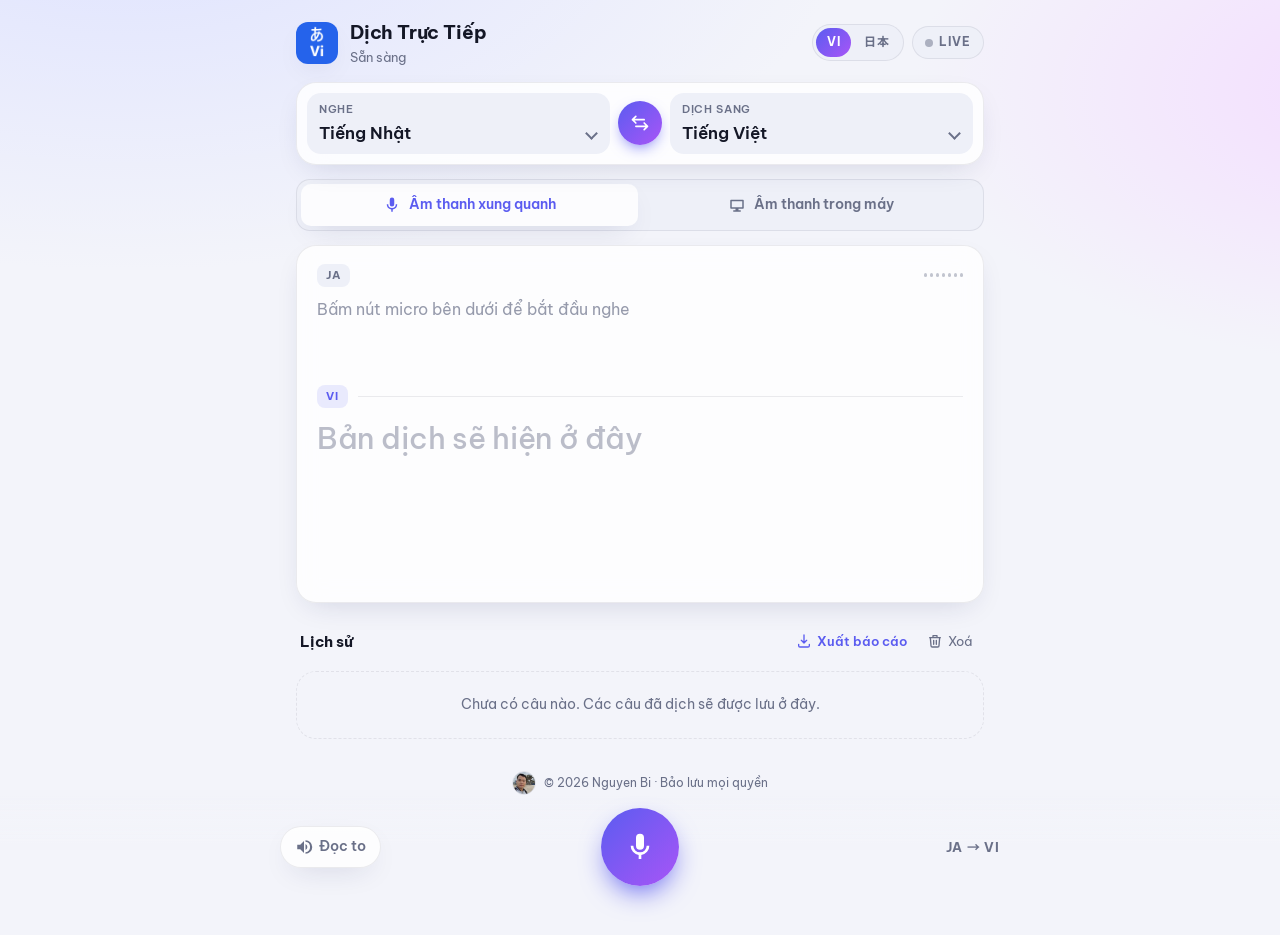
==== commit dc2c10e5: "Delete history by range: last 24 hours, 7 days, 30 days or all Replaces the "clear all" button with " ====
--- a/index.html
+++ b/index.html
@@ -76,7 +76,7 @@
     <div class="hist-head">
       <h2><span data-i18n="history">Lịch sử</span> <span id="count" class="count"></span></h2>
       <div class="hist-actions">
-        <details class="export" id="export">
+        <details class="drop" id="export">
           <summary class="ghost accent">
             <svg viewBox="0 0 24 24" width="16" height="16" aria-hidden="true"><path fill="none" stroke="currentColor" stroke-width="2" stroke-linecap="round" stroke-linejoin="round" d="M12 3v12m0 0-4-4m4 4 4-4M4 17v2a2 2 0 0 0 2 2h12a2 2 0 0 0 2-2v-2"/></svg>
             <span data-i18n="export">Xuất báo cáo</span>
@@ -90,7 +90,19 @@
             <button type="button" id="aiSet" data-i18n="aiSettings">Cài đặt AI…</button>
           </div>
         </details>
-        <button id="clear" class="ghost" data-i18n="clear">Xoá tất cả</button>
+        <details class="drop" id="clearMenu">
+          <summary class="ghost">
+            <svg viewBox="0 0 24 24" width="16" height="16" aria-hidden="true"><path fill="none" stroke="currentColor" stroke-width="2" stroke-linecap="round" stroke-linejoin="round" d="M4 7h16M10 11v6M14 11v6M5 7l1 12a2 2 0 0 0 2 2h8a2 2 0 0 0 2-2l1-12M9 7V4h6v3"/></svg>
+            <span data-i18n="clear">Xoá</span>
+          </summary>
+          <div class="menu">
+            <button type="button" data-hours="24" data-i18n="clear24h">24 giờ qua</button>
+            <button type="button" data-hours="168" data-i18n="clear7d">7 ngày qua</button>
+            <button type="button" data-hours="720" data-i18n="clear30d">30 ngày qua</button>
+            <hr>
+            <button type="button" data-hours="0" class="danger" data-i18n="clearAll">Tất cả</button>
+          </div>
+        </details>
       </div>
     </div>
     <ol id="history" class="history"></ol>
--- a/assets/css/style.css
+++ b/assets/css/style.css
@@ -59,7 +59,8 @@
 .brand { display: flex; align-items: center; gap: 12px; min-width: 0; }
 .logo { width: 42px; height: 42px; border-radius: 12px; box-shadow: var(--shadow); }
 h1 { margin: 0; font-size: 19px; font-weight: 700; letter-spacing: -.01em; }
-.status { margin: 0; font-size: 13px; color: var(--muted); overflow: hidden; text-overflow: ellipsis; }
+.status { margin: 0; font-size: 13px; color: var(--muted); overflow: hidden; text-overflow: ellipsis; white-space: nowrap; }
+.brand > div { min-width: 0; }
 .top-right { display: flex; align-items: center; gap: 8px; flex-shrink: 0; }
 .ui-lang {
   display: inline-flex; padding: 3px; border-radius: 99px; gap: 2px;
@@ -125,12 +126,19 @@
   background: var(--surface-2); color: var(--muted);
 }
 .badge.accent { background: var(--accent-soft); color: var(--accent); }
-.live-src { margin: 0; color: var(--muted); font-size: 16px; min-height: 1.55em; }
+/* Fixed heights so long meeting sentences don't resize the card and push the history around;
+   app.js keeps each box scrolled to its newest line. */
+.live-src, .live-dst { overflow-y: auto; scrollbar-width: none; overscroll-behavior: contain; }
+.live-src::-webkit-scrollbar, .live-dst::-webkit-scrollbar { display: none; }
+.live-src { margin: 0; color: var(--muted); font-size: 16px; height: calc(1.55em * 3); }
 .live-src:empty::before { content: attr(data-ph); opacity: .7; }
 .listening .live-src:empty::before { content: attr(data-ph-listen); }
 .divider { display: flex; align-items: center; gap: 10px; margin: 14px 0 10px; }
 .divider::after { content: ""; flex: 1; height: 1px; background: var(--border); }
-.live-dst { margin: 0; font-size: clamp(22px, 5.2vw, 30px); font-weight: 600; line-height: 1.35; letter-spacing: -.01em; }
+.live-dst {
+  margin: 0; font-size: clamp(22px, 5.2vw, 30px); font-weight: 600; line-height: 1.35; letter-spacing: -.01em;
+  height: calc(1.35em * 4);
+}
 .live-dst:empty::before { content: attr(data-ph); color: var(--muted); opacity: .45; font-weight: 500; }
 
 /* Sound wave */
@@ -158,20 +166,22 @@
 .ghost:hover { background: var(--surface-2); color: var(--danger); }
 .hist-actions { display: flex; align-items: center; gap: 4px; }
 .ghost.accent { color: var(--accent); font-weight: 600; }
-.export { position: relative; }
-.export summary { list-style: none; display: inline-flex; align-items: center; gap: 5px; cursor: pointer; user-select: none; }
-.export summary::-webkit-details-marker { display: none; }
-.export .menu {
+.drop { position: relative; }
+.drop summary { list-style: none; display: inline-flex; align-items: center; gap: 5px; cursor: pointer; user-select: none; }
+.drop summary::-webkit-details-marker { display: none; }
+.drop .menu {
   position: absolute; right: 0; top: calc(100% + 6px); z-index: 20; min-width: 220px; padding: 6px;
   background: var(--surface-2); border: 1px solid var(--border); border-radius: 14px; box-shadow: var(--shadow);
   display: flex; flex-direction: column;
 }
-.export .menu button {
+.drop .menu button {
   border: 0; background: none; text-align: left; padding: 10px 12px; border-radius: 10px; font-size: 14px;
 }
-.export .menu button:hover { background: var(--accent-soft); color: var(--accent); }
-.export .menu hr { width: 100%; margin: 4px 0; border: 0; border-top: 1px solid var(--border); }
-.export .menu .ai-item { color: var(--accent); font-weight: 600; }
+.drop .menu button:hover { background: var(--accent-soft); color: var(--accent); }
+.drop .menu hr { width: 100%; margin: 4px 0; border: 0; border-top: 1px solid var(--border); }
+.drop .menu .ai-item { color: var(--accent); font-weight: 600; }
+.drop .menu .danger, .drop .menu .danger:hover { color: var(--danger); }
+#clearMenu .menu { min-width: 170px; }
 
 /* AI settings dialog */
 .dlg {
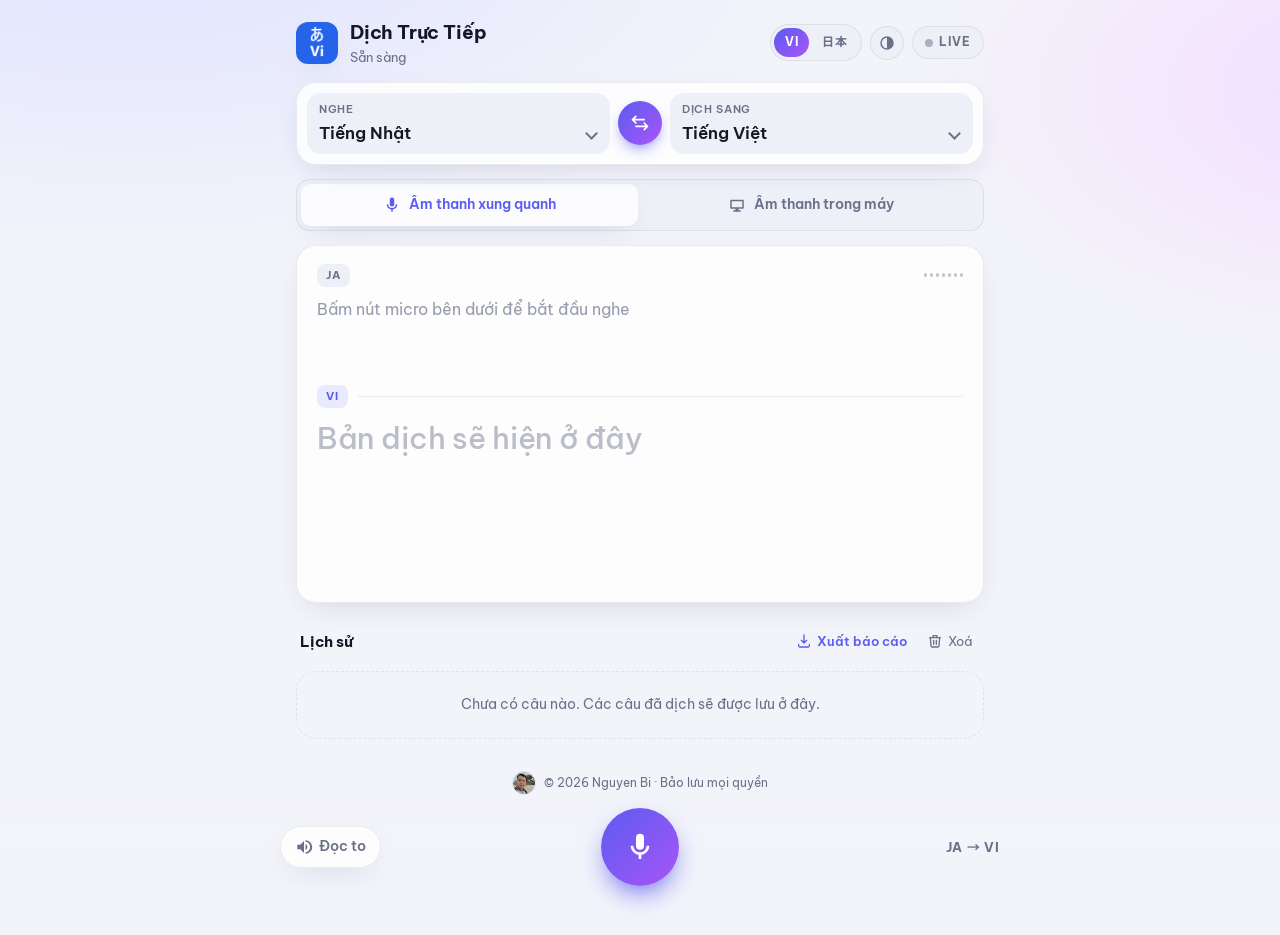
==== commit fb7e14af: "Add a light / dark theme button (auto, light, dark) The choice is saved and applied before the first" ====
--- a/index.html
+++ b/index.html
@@ -14,6 +14,10 @@
   <link rel="preconnect" href="https://fonts.gstatic.com" crossorigin>
   <link rel="stylesheet" href="https://fonts.googleapis.com/css2?family=Be+Vietnam+Pro:wght@400;500;600;700&family=Noto+Sans+JP:wght@400;500&display=swap">
   <link rel="stylesheet" href="assets/css/style.css">
+  <script>
+    // Apply the saved light / dark theme before the first paint (no flash). Logic lives in app.js.
+    try { const t = localStorage.getItem('theme'); if (t === 'light' || t === 'dark') document.documentElement.dataset.theme = t; } catch {}
+  </script>
 </head>
 <body>
   <div class="app">
@@ -30,6 +34,11 @@
           <button type="button" data-ui="vi">VI</button>
           <button type="button" data-ui="ja">日本</button>
         </div>
+        <button type="button" id="theme" class="theme-btn">
+          <svg class="i-auto" viewBox="0 0 24 24" width="18" height="18" aria-hidden="true"><circle cx="12" cy="12" r="8" fill="none" stroke="currentColor" stroke-width="2"/><path fill="currentColor" d="M12 4a8 8 0 0 1 0 16Z"/></svg>
+          <svg class="i-light" viewBox="0 0 24 24" width="18" height="18" aria-hidden="true"><g fill="none" stroke="currentColor" stroke-width="2" stroke-linecap="round"><circle cx="12" cy="12" r="4"/><path d="M12 2v2M12 20v2M4.9 4.9l1.4 1.4M17.7 17.7l1.4 1.4M2 12h2M20 12h2M4.9 19.1l1.4-1.4M17.7 6.3l1.4-1.4"/></g></svg>
+          <svg class="i-dark" viewBox="0 0 24 24" width="18" height="18" aria-hidden="true"><path fill="currentColor" d="M20.5 14.5A8.5 8.5 0 0 1 9.5 3.5a8.5 8.5 0 1 0 11 11Z"/></svg>
+        </button>
         <span class="live-pill"><i></i><span>LIVE</span></span>
       </div>
     </header>
--- a/assets/css/style.css
+++ b/assets/css/style.css
@@ -13,9 +13,12 @@
   --danger: #ef4462;
   --shadow: 0 10px 30px -12px rgba(30, 35, 90, .18);
   --radius: 20px;
-}
+  color-scheme: light;
+}
+/* Dark theme: follows the device unless the theme button forces light (data-theme on <html>).
+   The two dark blocks must stay identical. */
 @media (prefers-color-scheme: dark) {
-  :root {
+  :root:not([data-theme="light"]) {
     --bg: #0d0f1a;
     --bg-glow: radial-gradient(1000px 600px at 0% -10%, rgba(91, 92, 240, .28) 0%, transparent 60%),
                radial-gradient(800px 500px at 110% 0%, rgba(168, 85, 247, .18) 0%, transparent 55%);
@@ -29,7 +32,24 @@
     --accent-soft: rgba(139, 140, 255, .14);
     --danger: #ff5c7a;
     --shadow: 0 14px 40px -16px rgba(0, 0, 0, .6);
+    color-scheme: dark;
   }
+}
+:root[data-theme="dark"] {
+  --bg: #0d0f1a;
+  --bg-glow: radial-gradient(1000px 600px at 0% -10%, rgba(91, 92, 240, .28) 0%, transparent 60%),
+             radial-gradient(800px 500px at 110% 0%, rgba(168, 85, 247, .18) 0%, transparent 55%);
+  --surface: rgba(26, 29, 46, .78);
+  --surface-2: #22263a;
+  --text: #eef0fa;
+  --muted: #949ab4;
+  --border: rgba(255, 255, 255, .07);
+  --accent: #8b8cff;
+  --accent-2: #c084fc;
+  --accent-soft: rgba(139, 140, 255, .14);
+  --danger: #ff5c7a;
+  --shadow: 0 14px 40px -16px rgba(0, 0, 0, .6);
+  color-scheme: dark;
 }
 
 * { box-sizing: border-box; }
@@ -58,7 +78,7 @@
 .top { display: flex; align-items: center; justify-content: space-between; gap: 12px; }
 .brand { display: flex; align-items: center; gap: 12px; min-width: 0; }
 .logo { width: 42px; height: 42px; border-radius: 12px; box-shadow: var(--shadow); }
-h1 { margin: 0; font-size: 19px; font-weight: 700; letter-spacing: -.01em; }
+h1 { margin: 0; font-size: 19px; font-weight: 700; letter-spacing: -.01em; white-space: nowrap; overflow: hidden; text-overflow: ellipsis; }
 .status { margin: 0; font-size: 13px; color: var(--muted); overflow: hidden; text-overflow: ellipsis; white-space: nowrap; }
 .brand > div { min-width: 0; }
 .top-right { display: flex; align-items: center; gap: 8px; flex-shrink: 0; }
@@ -71,6 +91,15 @@
   font-size: 12px; font-weight: 700; letter-spacing: .04em; transition: .2s;
 }
 .ui-lang button[aria-pressed="true"] { color: #fff; background: linear-gradient(135deg, var(--accent), var(--accent-2)); }
+.theme-btn {
+  width: 34px; height: 34px; border-radius: 50%; display: grid; place-items: center; flex-shrink: 0;
+  border: 1px solid var(--border); background: var(--surface-2); color: var(--muted); transition: color .2s;
+}
+.theme-btn:hover { color: var(--accent); }
+.theme-btn svg { display: none; }
+:root:not([data-theme]) .theme-btn .i-auto,
+:root[data-theme="light"] .theme-btn .i-light,
+:root[data-theme="dark"] .theme-btn .i-dark { display: block; }
 .live-pill {
   display: inline-flex; align-items: center; gap: 6px; padding: 6px 12px; border-radius: 99px;
   font-size: 12px; font-weight: 700; letter-spacing: .08em; color: var(--muted);
@@ -264,6 +293,11 @@
   .live-pill { padding: 8px; }
   .live-pill > span { display: none; }
   .logo { width: 38px; height: 38px; }
+  .brand { gap: 10px; }
+  h1 { font-size: 17px; }
+  .top-right { gap: 6px; }
+  .theme-btn { width: 30px; height: 30px; }
+  .ui-lang button { padding: 5px 9px; }
   .langs { gap: 6px; padding: 8px; }
   .lang { padding: 8px 10px; }
   .lang select { font-size: 15px; padding-right: 14px; }
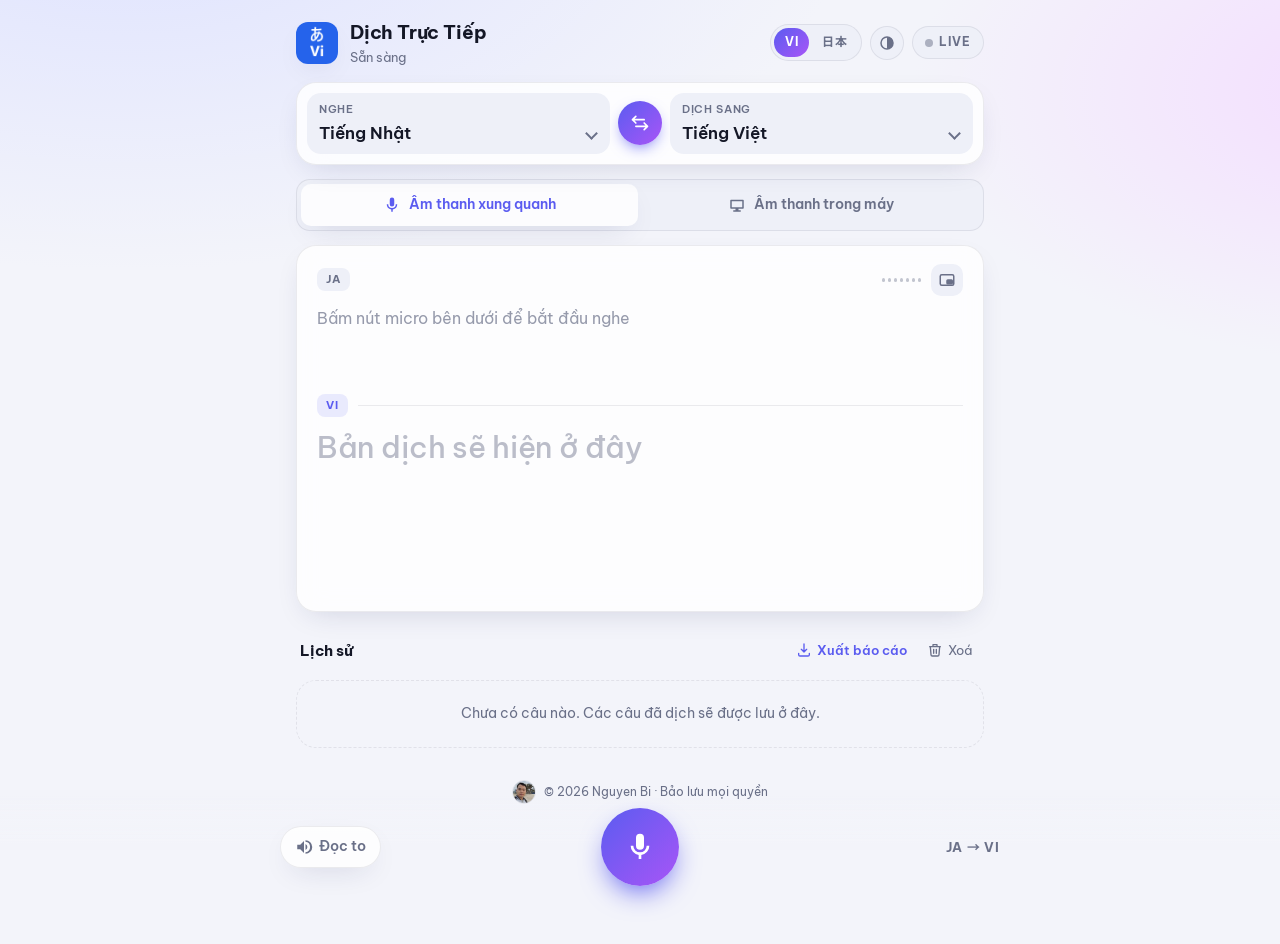
==== commit a81ef778: "Floating caption window; fix silent AI report and growing lines on Android - Document Picture-in-Pic" ====
--- a/index.html
+++ b/index.html
@@ -75,7 +75,12 @@
     <section id="live" class="card live" aria-live="polite">
       <div class="live-head">
         <span class="badge" id="srcCode">JA</span>
-        <div class="wave" aria-hidden="true"><i></i><i></i><i></i><i></i><i></i><i></i><i></i></div>
+        <div class="live-tools">
+          <div class="wave" aria-hidden="true"><i></i><i></i><i></i><i></i><i></i><i></i><i></i></div>
+          <button type="button" id="pip" class="pip-btn" data-i18n-aria="pip" hidden>
+            <svg viewBox="0 0 24 24" width="18" height="18" aria-hidden="true"><g fill="none" stroke="currentColor" stroke-width="2" stroke-linejoin="round"><rect x="3" y="5" width="18" height="14" rx="2"/><rect x="12" y="12" width="7" height="5" rx="1" fill="currentColor"/></g></svg>
+          </button>
+        </div>
       </div>
       <p id="liveSrc" class="live-src"></p>
       <div class="divider"><span class="badge accent" id="dstCode">VI</span></div>
@@ -137,9 +142,12 @@
     </div>
   </footer>
 
+  <div id="toast" class="toast" role="status" aria-live="polite" hidden></div>
+
   <dialog id="aiDlg" class="dlg">
     <form method="dialog">
       <h3 data-i18n="dTitle">Cài đặt báo cáo AI</h3>
+      <p id="aiNeed" class="dlg-need" data-i18n="aiNeedKey" hidden></p>
       <p class="dlg-desc" data-i18n="dDesc"></p>
       <label class="field">
         <span data-i18n="dKey">Anthropic API key</span>
@@ -154,6 +162,7 @@
         </select>
       </label>
       <p id="aiChrome" class="dlg-note"></p>
+      <button type="button" id="aiUseChrome" class="ghost accent dlg-chrome" data-i18n="dUseChrome" hidden>Dùng AI của Chrome (miễn phí)</button>
       <div class="dlg-actions">
         <button type="button" id="aiRemove" class="ghost" data-i18n="dRemove">Xoá key</button>
         <span></span>
--- a/assets/css/style.css
+++ b/assets/css/style.css
@@ -225,7 +225,23 @@
   padding: 10px 12px; border: 1px solid var(--border); border-radius: 12px; background: var(--surface-2); font-size: 15px; font-weight: 400;
 }
 .field input:focus, .field select:focus { outline: 2px solid var(--accent); outline-offset: 1px; }
+.dlg-need {
+  margin: 0 0 12px; padding: 10px 12px; border-radius: 12px; font-size: 13px; font-weight: 600;
+  background: var(--accent-soft); color: var(--accent);
+}
+.dlg-chrome { display: block; width: 100%; margin: -6px 0 14px; padding: 10px; font-size: 14px; background: var(--accent-soft); border-radius: 12px; }
+.dlg-chrome:hover { color: var(--accent); }
+.dlg-chrome[hidden] { display: none; }
 .dlg-actions { display: flex; align-items: center; gap: 6px; }
+
+/* Toast: progress and errors that don't fit in the status line */
+.toast {
+  position: fixed; left: 50%; top: calc(env(safe-area-inset-top) + 14px); transform: translateX(-50%); z-index: 50;
+  width: max-content; max-width: calc(100vw - 32px); padding: 10px 16px; border-radius: 14px;
+  background: var(--surface-2); color: var(--text); border: 1px solid var(--border); box-shadow: var(--shadow);
+  font-size: 14px; font-weight: 500;
+}
+.toast[hidden] { display: none; }
 .dlg-actions span { flex: 1; }
 .primary {
   border: 0; border-radius: 99px; padding: 9px 20px; font-weight: 600; color: #fff;
@@ -288,6 +304,20 @@
 .listening .mic::before { animation: ring 1.8s ease-out infinite; }
 .listening .mic::after { animation: ring 1.8s ease-out .9s infinite; }
 @keyframes ring { from { transform: scale(1); opacity: .6; } to { transform: scale(1.7); opacity: 0; } }
+
+/* Floating caption window (Document Picture-in-Picture): the live card fills the small window */
+.live-tools { display: flex; align-items: center; gap: 10px; }
+.pip-btn {
+  width: 32px; height: 32px; border-radius: 10px; display: grid; place-items: center;
+  border: 0; background: var(--surface-2); color: var(--muted);
+}
+.pip-btn:hover { color: var(--accent); }
+.pip-btn[hidden] { display: none; }
+body.pip { min-height: 0; padding: 8px; overflow: hidden; }
+body.pip .live { height: calc(100vh - 16px); min-height: 0; margin: 0; padding: 12px 16px 14px; }
+body.pip .live-src { height: auto; max-height: calc(1.55em * 2); flex-shrink: 0; }
+body.pip .divider { margin: 8px 0 6px; }
+body.pip .live-dst { height: auto; flex: 1; min-height: 0; font-size: clamp(18px, 6.5vw, 34px); }
 
 @media (max-width: 420px) {
   .live-pill { padding: 8px; }
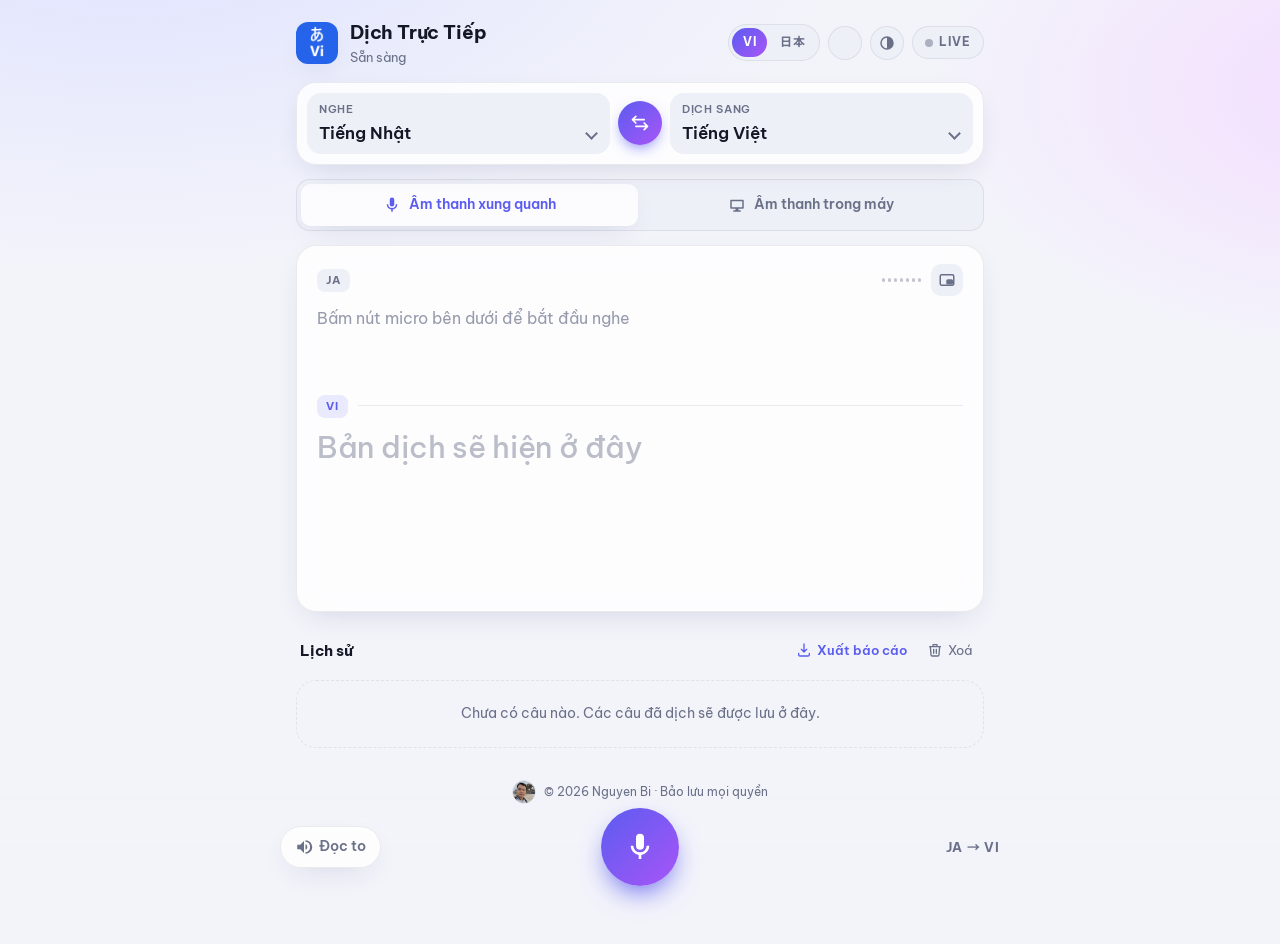
==== commit 230ab0c8: "Add an "Install app" dialog: APK download, iPhone home-screen steps, PC install Opens the section fo" ====
--- a/index.html
+++ b/index.html
@@ -34,6 +34,9 @@
           <button type="button" data-ui="vi">VI</button>
           <button type="button" data-ui="ja">日本</button>
         </div>
+        <button type="button" id="installBtn" class="theme-btn" data-i18n-aria="install">
+          <svg viewBox="0 0 24 24" width="18" height="18" aria-hidden="true"><g fill="none" stroke="currentColor" stroke-width="2" stroke-linecap="round" stroke-linejoin="round"><rect x="6" y="2" width="12" height="20" rx="2.5"/><path d="M12 7v7m0 0-3-3m3 3 3-3M10 18h4"/></g></svg>
+        </button>
         <button type="button" id="theme" class="theme-btn">
           <svg class="i-auto" viewBox="0 0 24 24" width="18" height="18" aria-hidden="true"><circle cx="12" cy="12" r="8" fill="none" stroke="currentColor" stroke-width="2"/><path fill="currentColor" d="M12 4a8 8 0 0 1 0 16Z"/></svg>
           <svg class="i-light" viewBox="0 0 24 24" width="18" height="18" aria-hidden="true"><g fill="none" stroke="currentColor" stroke-width="2" stroke-linecap="round"><circle cx="12" cy="12" r="4"/><path d="M12 2v2M12 20v2M4.9 4.9l1.4 1.4M17.7 17.7l1.4 1.4M2 12h2M20 12h2M4.9 19.1l1.4-1.4M17.7 6.3l1.4-1.4"/></g></svg>
@@ -144,6 +147,39 @@
 
   <div id="toast" class="toast" role="status" aria-live="polite" hidden></div>
 
+  <dialog id="installDlg" class="dlg">
+    <h3 data-i18n="install">Cài app</h3>
+    <p class="dlg-desc" data-i18n="iDesc"></p>
+    <details class="inst" data-os="android">
+      <summary data-i18n="iAndroid">Android</summary>
+      <a id="apkLink" class="primary inst-btn" download data-i18n="iApk">Tải file APK</a>
+      <ol>
+        <li data-i18n="iAnd1"></li>
+        <li data-i18n="iAnd2"></li>
+      </ol>
+    </details>
+    <details class="inst" data-os="ios">
+      <summary data-i18n="iIos">iPhone / iPad</summary>
+      <ol>
+        <li data-i18n="iIos1"></li>
+        <li><span data-i18n="iIos2"></span>
+          <svg class="ios-share" viewBox="0 0 24 24" width="18" height="18" aria-hidden="true"><g fill="none" stroke="currentColor" stroke-width="2" stroke-linecap="round" stroke-linejoin="round"><path d="M12 15V3m0 0L8 7m4-4 4 4"/><path d="M8 10H6a1 1 0 0 0-1 1v9a1 1 0 0 0 1 1h12a1 1 0 0 0 1-1v-9a1 1 0 0 0-1-1h-2"/></g></svg></li>
+        <li data-i18n="iIos3"></li>
+        <li data-i18n="iIos4"></li>
+      </ol>
+      <p class="dlg-note" data-i18n="iIosNote"></p>
+    </details>
+    <details class="inst" data-os="desktop">
+      <summary data-i18n="iPc">Máy tính (Windows / Mac)</summary>
+      <button type="button" id="pwaInstall" class="primary inst-btn" data-i18n="iPcBtn" hidden>Cài app</button>
+      <p class="dlg-note" data-i18n="iPcSteps"></p>
+    </details>
+    <div class="dlg-actions">
+      <span></span>
+      <button type="button" id="installClose" class="ghost" data-i18n="dClose">Đóng</button>
+    </div>
+  </dialog>
+
   <dialog id="aiDlg" class="dlg">
     <form method="dialog">
       <h3 data-i18n="dTitle">Cài đặt báo cáo AI</h3>
--- a/assets/css/style.css
+++ b/assets/css/style.css
@@ -242,6 +242,17 @@
   font-size: 14px; font-weight: 500;
 }
 .toast[hidden] { display: none; }
+
+/* Install app dialog */
+.theme-btn[hidden], .inst-btn[hidden] { display: none; }
+.inst { border: 1px solid var(--border); border-radius: 14px; margin-bottom: 10px; background: var(--surface); }
+.inst summary { padding: 12px 14px; font-weight: 700; cursor: pointer; }
+.inst[open] summary { color: var(--accent); }
+.inst ol { margin: 0; padding: 0 16px 12px 34px; font-size: 14px; }
+.inst li { margin: 4px 0; }
+.inst .dlg-note { margin: 0; padding: 0 14px 12px; }
+.inst-btn { display: block; margin: 0 14px 10px; text-align: center; text-decoration: none; }
+.ios-share { vertical-align: -3px; margin-left: 4px; color: var(--accent); }
 .dlg-actions span { flex: 1; }
 .primary {
   border: 0; border-radius: 99px; padding: 9px 20px; font-weight: 600; color: #fff;
@@ -320,8 +331,7 @@
 body.pip .live-dst { height: auto; flex: 1; min-height: 0; font-size: clamp(18px, 6.5vw, 34px); }
 
 @media (max-width: 420px) {
-  .live-pill { padding: 8px; }
-  .live-pill > span { display: none; }
+  .live-pill { display: none; } /* the red mic button already shows it; room for the header buttons */
   .logo { width: 38px; height: 38px; }
   .brand { gap: 10px; }
   h1 { font-size: 17px; }
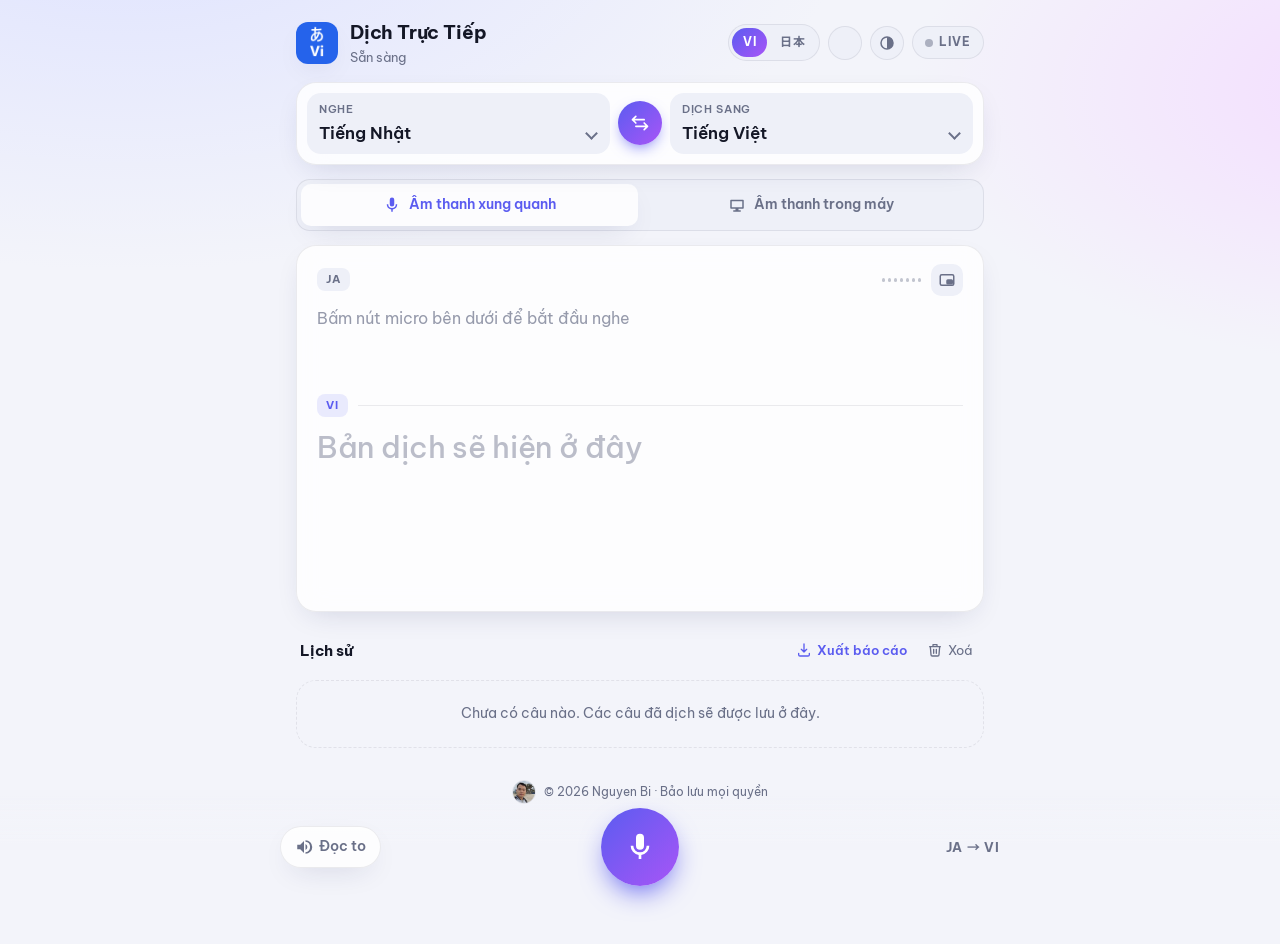
==== commit 34c0218d: "Add a Chrome / Edge extension: side panel app with tab audio capture Reuses the web app as is; exten" ====
--- a/index.html
+++ b/index.html
@@ -14,10 +14,7 @@
   <link rel="preconnect" href="https://fonts.gstatic.com" crossorigin>
   <link rel="stylesheet" href="https://fonts.googleapis.com/css2?family=Be+Vietnam+Pro:wght@400;500;600;700&family=Noto+Sans+JP:wght@400;500&display=swap">
   <link rel="stylesheet" href="assets/css/style.css">
-  <script>
-    // Apply the saved light / dark theme before the first paint (no flash). Logic lives in app.js.
-    try { const t = localStorage.getItem('theme'); if (t === 'light' || t === 'dark') document.documentElement.dataset.theme = t; } catch {}
-  </script>
+  <script src="assets/js/theme-init.js"></script>
 </head>
 <body>
   <div class="app">
